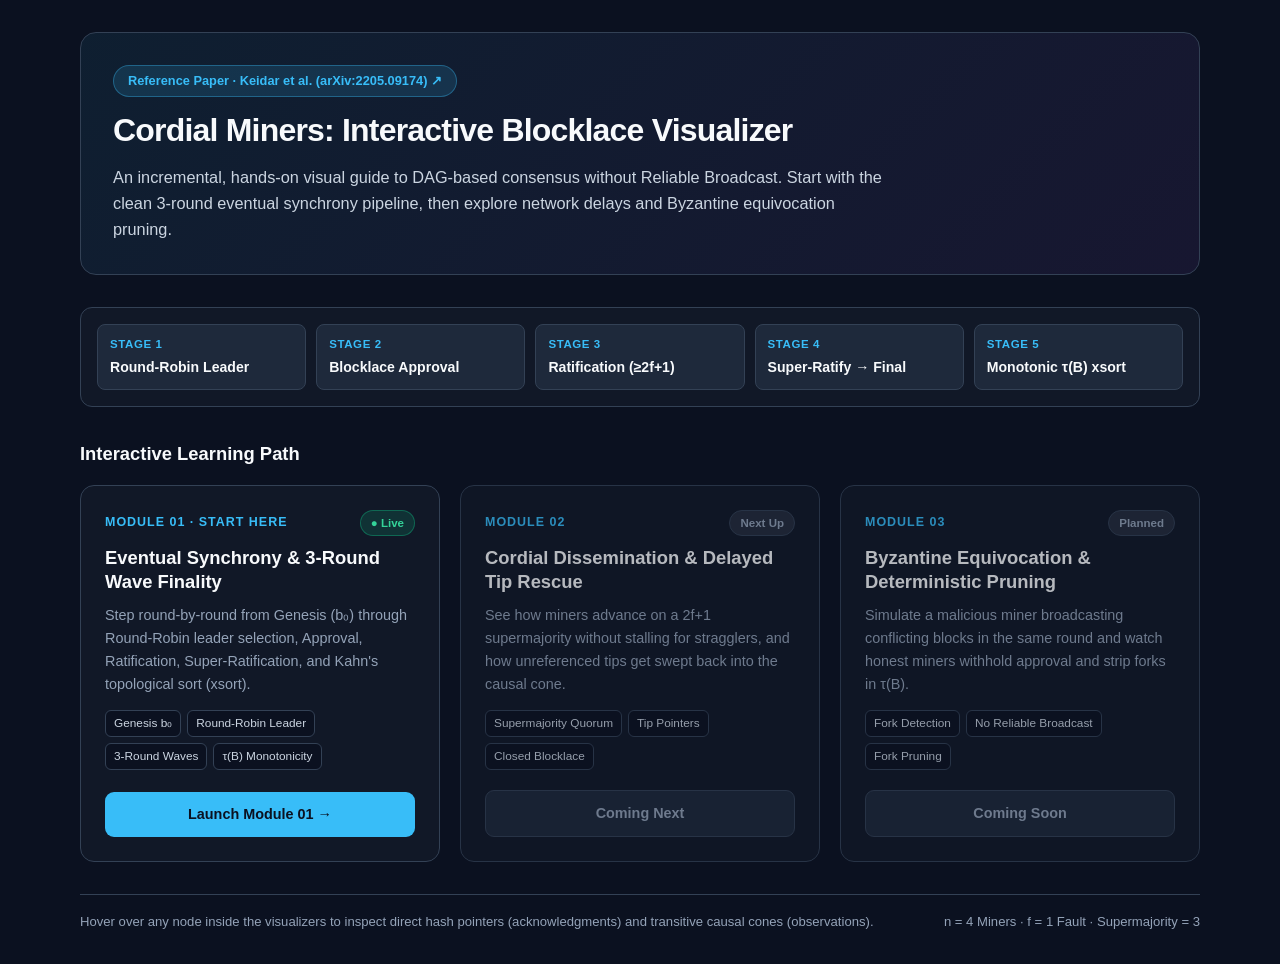
==== index.html @ 934cf359 "first commit" ====
<!DOCTYPE html>
<html lang="en">
<head>
  <meta charset="UTF-8" />
  <meta name="viewport" content="width=device-width, initial-scale=1.0" />
  <title>Cordial Miners — Interactive Consensus & Blocklace Explorer</title>
  <style>
    :root {
      --bg: #0b1120;
      --surface: #111827;
      --surface-alt: #1e293b;
      --border: #334155;
      --text: #f8fafc;
      --muted: #94a3b8;
      --accent: #38bdf8;
      --genesis: #a855f7;
      --leader: #f59e0b;
      --ratifier: #10b981;
      --equiv: #ef4444;
    }

    * { box-sizing: border-box; margin: 0; padding: 0; }

    body {
      font-family: -apple-system, BlinkMacSystemFont, "Segoe UI", Roboto, sans-serif;
      background: var(--bg);
      color: var(--text);
      line-height: 1.6;
      padding: 32px 24px;
    }

    .container {
      max-width: 1120px;
      margin: 0 auto;
      display: flex;
      flex-direction: column;
      gap: 32px;
    }

    /* Hero Section */
    .hero {
      background: linear-gradient(135deg, rgba(56, 189, 248, 0.08), rgba(168, 85, 247, 0.08));
      border: 1px solid var(--border);
      border-radius: 16px;
      padding: 32px;
      display: flex;
      flex-direction: column;
      gap: 14px;
    }

    .paper-badge {
      display: inline-flex;
      align-items: center;
      gap: 8px;
      width: fit-content;
      background: rgba(56, 189, 248, 0.14);
      border: 1px solid rgba(56, 189, 248, 0.35);
      color: var(--accent);
      padding: 5px 14px;
      border-radius: 999px;
      font-size: 0.8rem;
      font-weight: 700;
      text-decoration: none;
    }

    .paper-badge:hover { background: rgba(56, 189, 248, 0.22); }

    h1 {
      font-size: 2rem;
      font-weight: 800;
      letter-spacing: -0.025em;
      line-height: 1.2;
    }

    .hero p {
      color: #cbd5e1;
      font-size: 1.02rem;
      max-width: 780px;
    }

    /* Concept Pipeline Strip */
    .pipeline-strip {
      display: grid;
      grid-template-columns: repeat(5, 1fr);
      gap: 10px;
      background: var(--surface);
      border: 1px solid var(--border);
      border-radius: 12px;
      padding: 16px;
    }

    .pipe-step {
      background: var(--surface-alt);
      border: 1px solid var(--border);
      border-radius: 8px;
      padding: 10px 12px;
    }

    .pipe-step span {
      display: block;
      font-size: 0.72rem;
      font-weight: 700;
      color: var(--accent);
      text-transform: uppercase;
      letter-spacing: 0.05em;
    }

    .pipe-step strong {
      font-size: 0.88rem;
      color: var(--text);
    }

    /* Module Cards Grid */
    .section-title {
      font-size: 1.15rem;
      font-weight: 700;
      color: var(--text);
      margin-bottom: -16px;
    }

    .modules-grid {
      display: grid;
      grid-template-columns: repeat(3, 1fr);
      gap: 20px;
    }

    @media (max-width: 900px) {
      .modules-grid { grid-template-columns: 1fr; }
      .pipeline-strip { grid-template-columns: 1fr; }
    }

    .module-card {
      background: var(--surface);
      border: 1px solid var(--border);
      border-radius: 14px;
      padding: 24px;
      display: flex;
      flex-direction: column;
      justify-content: space-between;
      gap: 20px;
      transition: transform 0.15s ease, border-color 0.15s ease;
    }

    .module-card.live:hover {
      transform: translateY(-3px);
      border-color: var(--accent);
    }

    .module-card.upcoming {
      opacity: 0.72;
    }

    .card-top {
      display: flex;
      flex-direction: column;
      gap: 10px;
    }

    .card-header {
      display: flex;
      justify-content: space-between;
      align-items: center;
    }

    .mod-num {
      font-size: 0.78rem;
      font-weight: 800;
      color: var(--accent);
      text-transform: uppercase;
      letter-spacing: 0.08em;
    }

    .status-pill {
      font-size: 0.72rem;
      font-weight: 700;
      padding: 3px 10px;
      border-radius: 999px;
    }

    .status-pill.ready {
      background: rgba(16, 185, 129, 0.16);
      color: #34d399;
      border: 1px solid rgba(16, 185, 129, 0.4);
    }

    .status-pill.soon {
      background: rgba(148, 163, 184, 0.14);
      color: var(--muted);
      border: 1px solid var(--border);
    }

    .module-card h2 {
      font-size: 1.15rem;
      font-weight: 700;
      line-height: 1.3;
    }

    .module-card p {
      font-size: 0.9rem;
      color: var(--muted);
    }

    .topic-tags {
      display: flex;
      flex-wrap: wrap;
      gap: 6px;
      margin-top: 4px;
    }

    .tag {
      background: var(--bg);
      border: 1px solid var(--border);
      color: #cbd5e1;
      font-size: 0.74rem;
      padding: 3px 8px;
      border-radius: 6px;
    }

    .launch-btn {
      display: inline-flex;
      justify-content: center;
      align-items: center;
      gap: 8px;
      width: 100%;
      padding: 11px 16px;
      border-radius: 9px;
      font-size: 0.9rem;
      font-weight: 700;
      text-decoration: none;
      transition: all 0.15s ease;
    }

    .launch-btn.primary {
      background: var(--accent);
      color: #0b1120;
    }

    .launch-btn.primary:hover {
      background: #7dd3fc;
    }

    .launch-btn.disabled {
      background: var(--surface-alt);
      color: var(--muted);
      border: 1px solid var(--border);
      pointer-events: none;
    }

    footer {
      border-top: 1px solid var(--border);
      padding-top: 16px;
      display: flex;
      flex-wrap: wrap;
      justify-content: space-between;
      gap: 12px;
      font-size: 0.82rem;
      color: var(--muted);
    }
  </style>
</head>
<body>
  <div class="container">
    <section class="hero">
      <a class="paper-badge" href="https://arxiv.org/abs/2205.09174" target="_blank" rel="noopener">
        Reference Paper · Keidar et al. (arXiv:2205.09174) ↗
      </a>
      <h1>Cordial Miners: Interactive Blocklace Visualizer</h1>
      <p>
        An incremental, hands-on visual guide to DAG-based consensus without Reliable Broadcast. Start with the clean 3-round eventual synchrony pipeline, then explore network delays and Byzantine equivocation pruning.
      </p>
    </section>

    <div class="pipeline-strip">
      <div class="pipe-step"><span>Stage 1</span><strong>Round-Robin Leader</strong></div>
      <div class="pipe-step"><span>Stage 2</span><strong>Blocklace Approval</strong></div>
      <div class="pipe-step"><span>Stage 3</span><strong>Ratification (≥2f+1)</strong></div>
      <div class="pipe-step"><span>Stage 4</span><strong>Super-Ratify → Final</strong></div>
      <div class="pipe-step"><span>Stage 5</span><strong>Monotonic τ(B) xsort</strong></div>
    </div>

    <h2 class="section-title">Interactive Learning Path</h2>

    <section class="modules-grid">
      <!-- Module 1 -->
      <article class="module-card live">
        <div class="card-top">
          <div class="card-header">
            <span class="mod-num">Module 01 · Start Here</span>
            <span class="status-pill ready">● Live</span>
          </div>
          <h2>Eventual Synchrony & 3-Round Wave Finality</h2>
          <p>
            Step round-by-round from Genesis (b₀) through Round-Robin leader selection, Approval, Ratification, Super-Ratification, and Kahn's topological sort (xsort).
          </p>
          <div class="topic-tags">
            <span class="tag">Genesis b₀</span>
            <span class="tag">Round-Robin Leader</span>
            <span class="tag">3-Round Waves</span>
            <span class="tag">τ(B) Monotonicity</span>
          </div>
        </div>
        <a href="module_1.html" class="launch-btn primary">Launch Module 01 →</a>
      </article>

      <!-- Module 2 -->
      <article class="module-card upcoming">
        <div class="card-top">
          <div class="card-header">
            <span class="mod-num">Module 02</span>
            <span class="status-pill soon">Next Up</span>
          </div>
          <h2>Cordial Dissemination & Delayed Tip Rescue</h2>
          <p>
            See how miners advance on a 2f+1 supermajority without stalling for stragglers, and how unreferenced tips get swept back into the causal cone.
          </p>
          <div class="topic-tags">
            <span class="tag">Supermajority Quorum</span>
            <span class="tag">Tip Pointers</span>
            <span class="tag">Closed Blocklace</span>
          </div>
        </div>
        <span class="launch-btn disabled">Coming Next</span>
      </article>

      <!-- Module 3 -->
      <article class="module-card upcoming">
        <div class="card-top">
          <div class="card-header">
            <span class="mod-num">Module 03</span>
            <span class="status-pill soon">Planned</span>
          </div>
          <h2>Byzantine Equivocation & Deterministic Pruning</h2>
          <p>
            Simulate a malicious miner broadcasting conflicting blocks in the same round and watch honest miners withhold approval and strip forks in τ(B).
          </p>
          <div class="topic-tags">
            <span class="tag">Fork Detection</span>
            <span class="tag">No Reliable Broadcast</span>
            <span class="tag">Fork Pruning</span>
          </div>
        </div>
        <span class="launch-btn disabled">Coming Soon</span>
      </article>
    </section>

    <footer>
      <span>Hover over any node inside the visualizers to inspect direct hash pointers (acknowledgments) and transitive causal cones (observations).</span>
      <span>n = 4 Miners · f = 1 Fault · Supermajority = 3</span>
    </footer>
  </div>
</body>
</html>
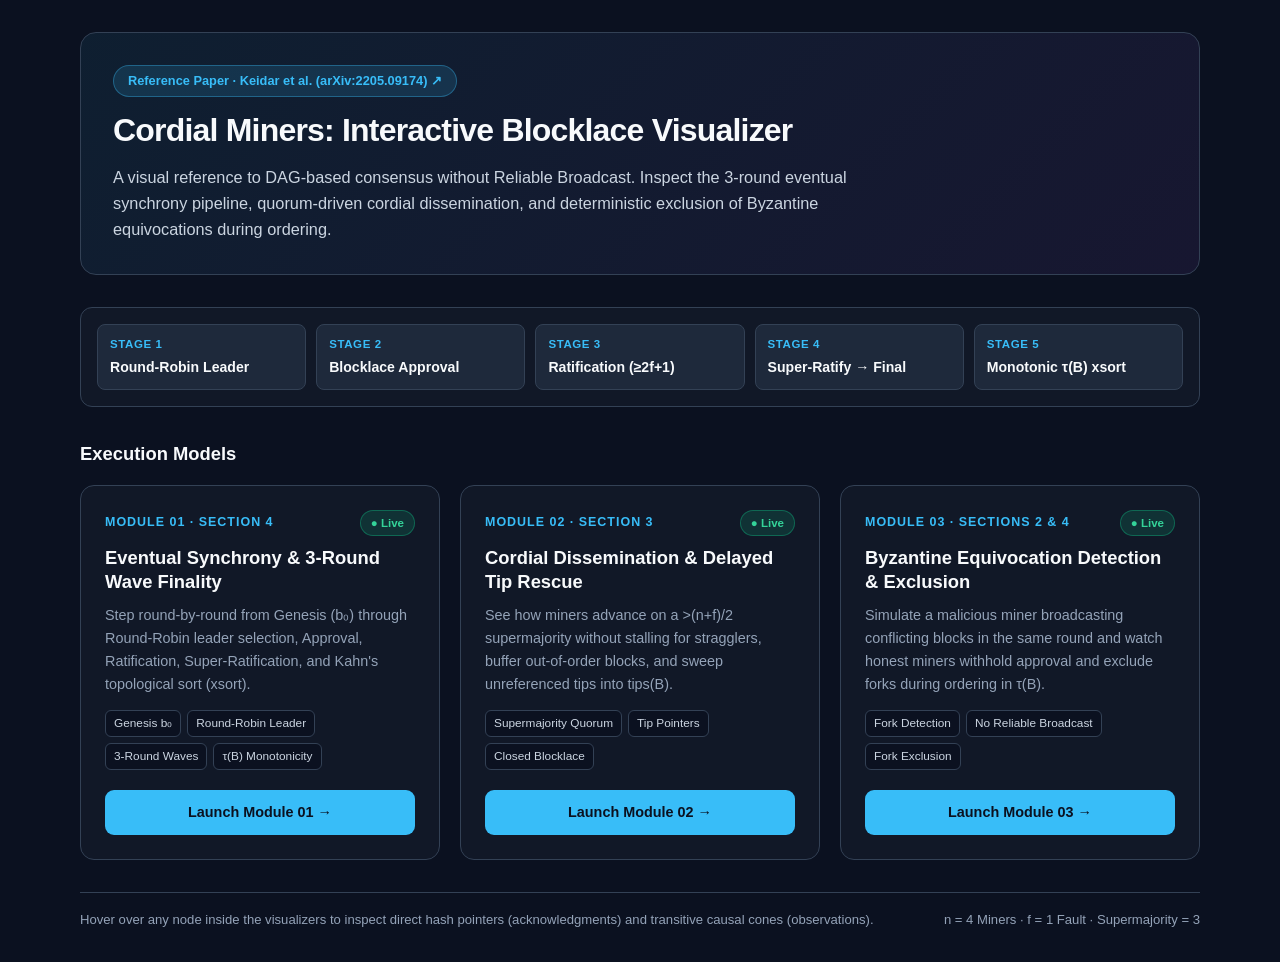
==== commit 03ad9477: "update(docs): update index with newly added components" ====
--- a/index.html
+++ b/index.html
@@ -146,10 +146,6 @@
       border-color: var(--accent);
     }
 
-    .module-card.upcoming {
-      opacity: 0.72;
-    }
-
     .card-top {
       display: flex;
       flex-direction: column;
@@ -181,12 +177,6 @@
       background: rgba(16, 185, 129, 0.16);
       color: #34d399;
       border: 1px solid rgba(16, 185, 129, 0.4);
-    }
-
-    .status-pill.soon {
-      background: rgba(148, 163, 184, 0.14);
-      color: var(--muted);
-      border: 1px solid var(--border);
     }
 
     .module-card h2 {
@@ -237,13 +227,6 @@
 
     .launch-btn.primary:hover {
       background: #7dd3fc;
-    }
-
-    .launch-btn.disabled {
-      background: var(--surface-alt);
-      color: var(--muted);
-      border: 1px solid var(--border);
-      pointer-events: none;
     }
 
     footer {
@@ -266,7 +249,7 @@
       </a>
       <h1>Cordial Miners: Interactive Blocklace Visualizer</h1>
       <p>
-        An incremental, hands-on visual guide to DAG-based consensus without Reliable Broadcast. Start with the clean 3-round eventual synchrony pipeline, then explore network delays and Byzantine equivocation pruning.
+        A visual reference to DAG-based consensus without Reliable Broadcast. Inspect the 3-round eventual synchrony pipeline, quorum-driven cordial dissemination, and deterministic exclusion of Byzantine equivocations during ordering.
       </p>
     </section>
 
@@ -278,14 +261,14 @@
       <div class="pipe-step"><span>Stage 5</span><strong>Monotonic τ(B) xsort</strong></div>
     </div>
 
-    <h2 class="section-title">Interactive Learning Path</h2>
+    <h2 class="section-title">Execution Models</h2>
 
     <section class="modules-grid">
       <!-- Module 1 -->
       <article class="module-card live">
         <div class="card-top">
           <div class="card-header">
-            <span class="mod-num">Module 01 · Start Here</span>
+            <span class="mod-num">Module 01 · Section 4</span>
             <span class="status-pill ready">● Live</span>
           </div>
           <h2>Eventual Synchrony & 3-Round Wave Finality</h2>
@@ -303,15 +286,15 @@
       </article>
 
       <!-- Module 2 -->
-      <article class="module-card upcoming">
+      <article class="module-card live">
         <div class="card-top">
           <div class="card-header">
-            <span class="mod-num">Module 02</span>
-            <span class="status-pill soon">Next Up</span>
+            <span class="mod-num">Module 02 · Section 3</span>
+            <span class="status-pill ready">● Live</span>
           </div>
           <h2>Cordial Dissemination & Delayed Tip Rescue</h2>
           <p>
-            See how miners advance on a 2f+1 supermajority without stalling for stragglers, and how unreferenced tips get swept back into the causal cone.
+            See how miners advance on a &gt;(n+f)/2 supermajority without stalling for stragglers, buffer out-of-order blocks, and sweep unreferenced tips into tips(B).
           </p>
           <div class="topic-tags">
             <span class="tag">Supermajority Quorum</span>
@@ -319,27 +302,27 @@
             <span class="tag">Closed Blocklace</span>
           </div>
         </div>
-        <span class="launch-btn disabled">Coming Next</span>
+        <a href="module_2.html" class="launch-btn primary">Launch Module 02 →</a>
       </article>
 
       <!-- Module 3 -->
-      <article class="module-card upcoming">
+      <article class="module-card live">
         <div class="card-top">
           <div class="card-header">
-            <span class="mod-num">Module 03</span>
-            <span class="status-pill soon">Planned</span>
-          </div>
-          <h2>Byzantine Equivocation & Deterministic Pruning</h2>
+            <span class="mod-num">Module 03 · Sections 2 & 4</span>
+            <span class="status-pill ready">● Live</span>
+          </div>
+          <h2>Byzantine Equivocation Detection & Exclusion</h2>
           <p>
-            Simulate a malicious miner broadcasting conflicting blocks in the same round and watch honest miners withhold approval and strip forks in τ(B).
+            Simulate a malicious miner broadcasting conflicting blocks in the same round and watch honest miners withhold approval and exclude forks during ordering in τ(B).
           </p>
           <div class="topic-tags">
             <span class="tag">Fork Detection</span>
             <span class="tag">No Reliable Broadcast</span>
-            <span class="tag">Fork Pruning</span>
+            <span class="tag">Fork Exclusion</span>
           </div>
         </div>
-        <span class="launch-btn disabled">Coming Soon</span>
+        <a href="module_3.html" class="launch-btn primary">Launch Module 03 →</a>
       </article>
     </section>
 
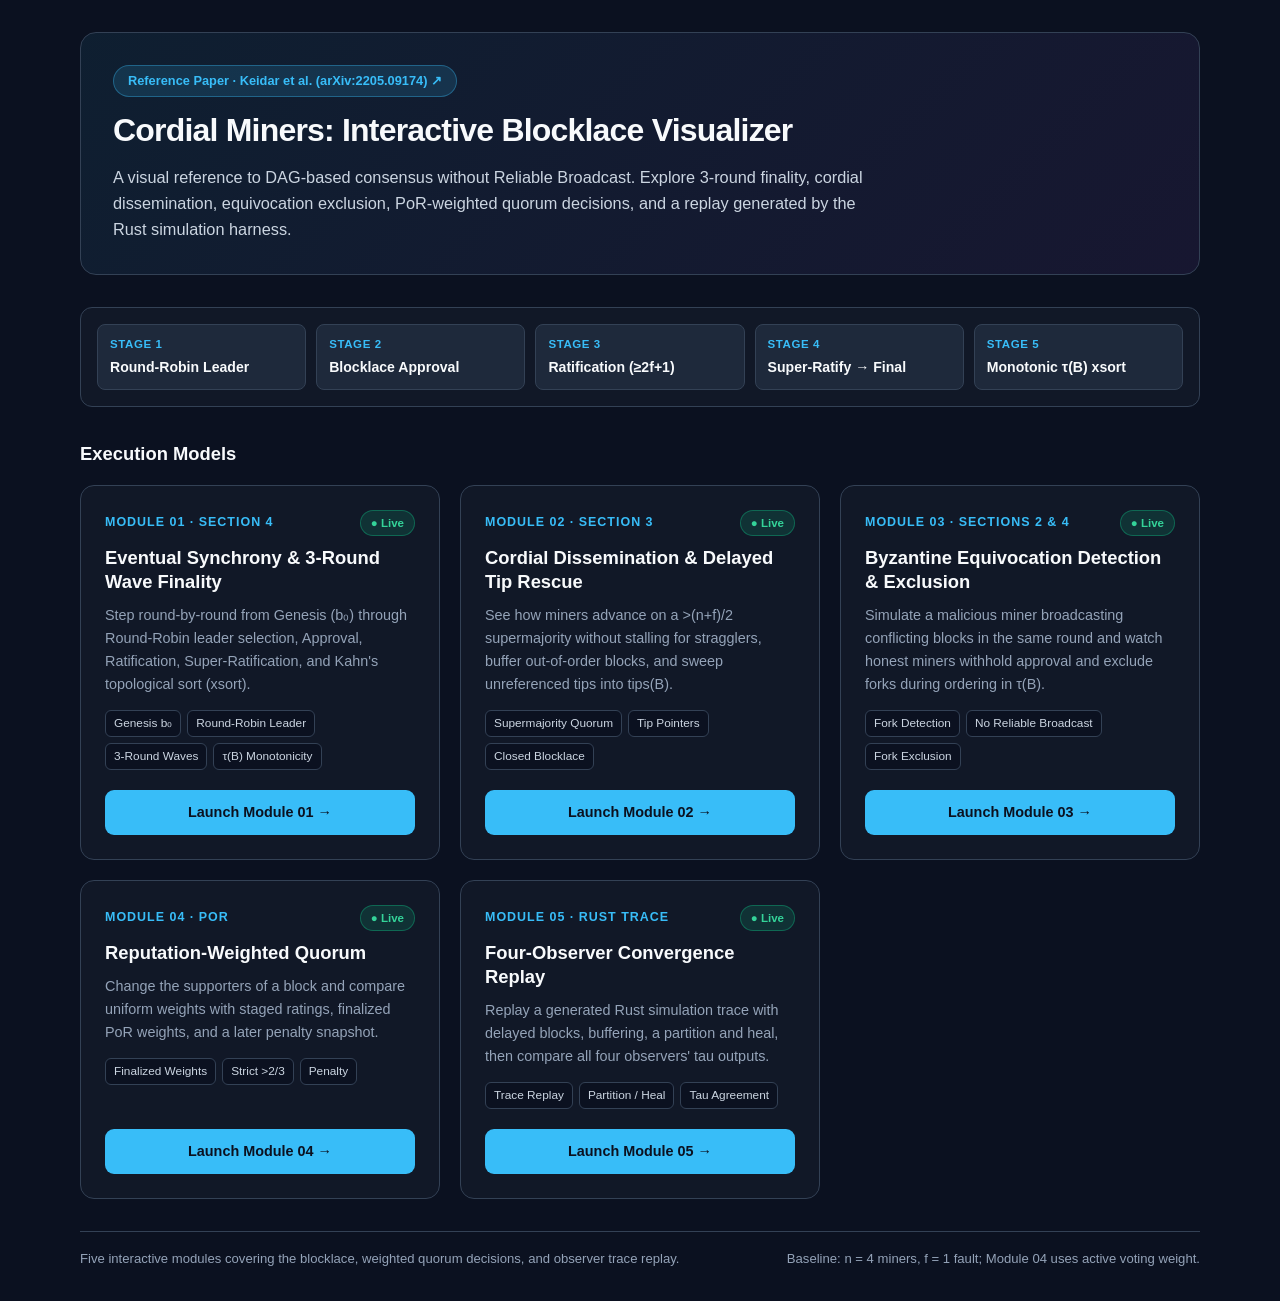
==== commit 9c7e5dc0: "feat: add PoR quorum explorer and Rust trace replay" ====
--- a/index.html
+++ b/index.html
@@ -249,7 +249,7 @@
       </a>
       <h1>Cordial Miners: Interactive Blocklace Visualizer</h1>
       <p>
-        A visual reference to DAG-based consensus without Reliable Broadcast. Inspect the 3-round eventual synchrony pipeline, quorum-driven cordial dissemination, and deterministic exclusion of Byzantine equivocations during ordering.
+        A visual reference to DAG-based consensus without Reliable Broadcast. Explore 3-round finality, cordial dissemination, equivocation exclusion, PoR-weighted quorum decisions, and a replay generated by the Rust simulation harness.
       </p>
     </section>
 
@@ -324,12 +324,48 @@
         </div>
         <a href="module_3.html" class="launch-btn primary">Launch Module 03 →</a>
       </article>
+
+      <!-- Module 4 -->
+      <article class="module-card live">
+        <div class="card-top">
+          <div class="card-header">
+            <span class="mod-num">Module 04 · PoR</span>
+            <span class="status-pill ready">● Live</span>
+          </div>
+          <h2>Reputation-Weighted Quorum</h2>
+          <p>Change the supporters of a block and compare uniform weights with staged ratings, finalized PoR weights, and a later penalty snapshot.</p>
+          <div class="topic-tags">
+            <span class="tag">Finalized Weights</span>
+            <span class="tag">Strict &gt;2/3</span>
+            <span class="tag">Penalty</span>
+          </div>
+        </div>
+        <a href="module_4.html" class="launch-btn primary">Launch Module 04 →</a>
+      </article>
+
+      <!-- Module 5 -->
+      <article class="module-card live">
+        <div class="card-top">
+          <div class="card-header">
+            <span class="mod-num">Module 05 · Rust Trace</span>
+            <span class="status-pill ready">● Live</span>
+          </div>
+          <h2>Four-Observer Convergence Replay</h2>
+          <p>Replay a generated Rust simulation trace with delayed blocks, buffering, a partition and heal, then compare all four observers' tau outputs.</p>
+          <div class="topic-tags">
+            <span class="tag">Trace Replay</span>
+            <span class="tag">Partition / Heal</span>
+            <span class="tag">Tau Agreement</span>
+          </div>
+        </div>
+        <a href="module_5.html" class="launch-btn primary">Launch Module 05 →</a>
+      </article>
     </section>
 
     <footer>
-      <span>Hover over any node inside the visualizers to inspect direct hash pointers (acknowledgments) and transitive causal cones (observations).</span>
-      <span>n = 4 Miners · f = 1 Fault · Supermajority = 3</span>
+      <span>Five interactive modules covering the blocklace, weighted quorum decisions, and observer trace replay.</span>
+      <span>Baseline: n = 4 miners, f = 1 fault; Module 04 uses active voting weight.</span>
     </footer>
   </div>
 </body>
-</html>+</html>
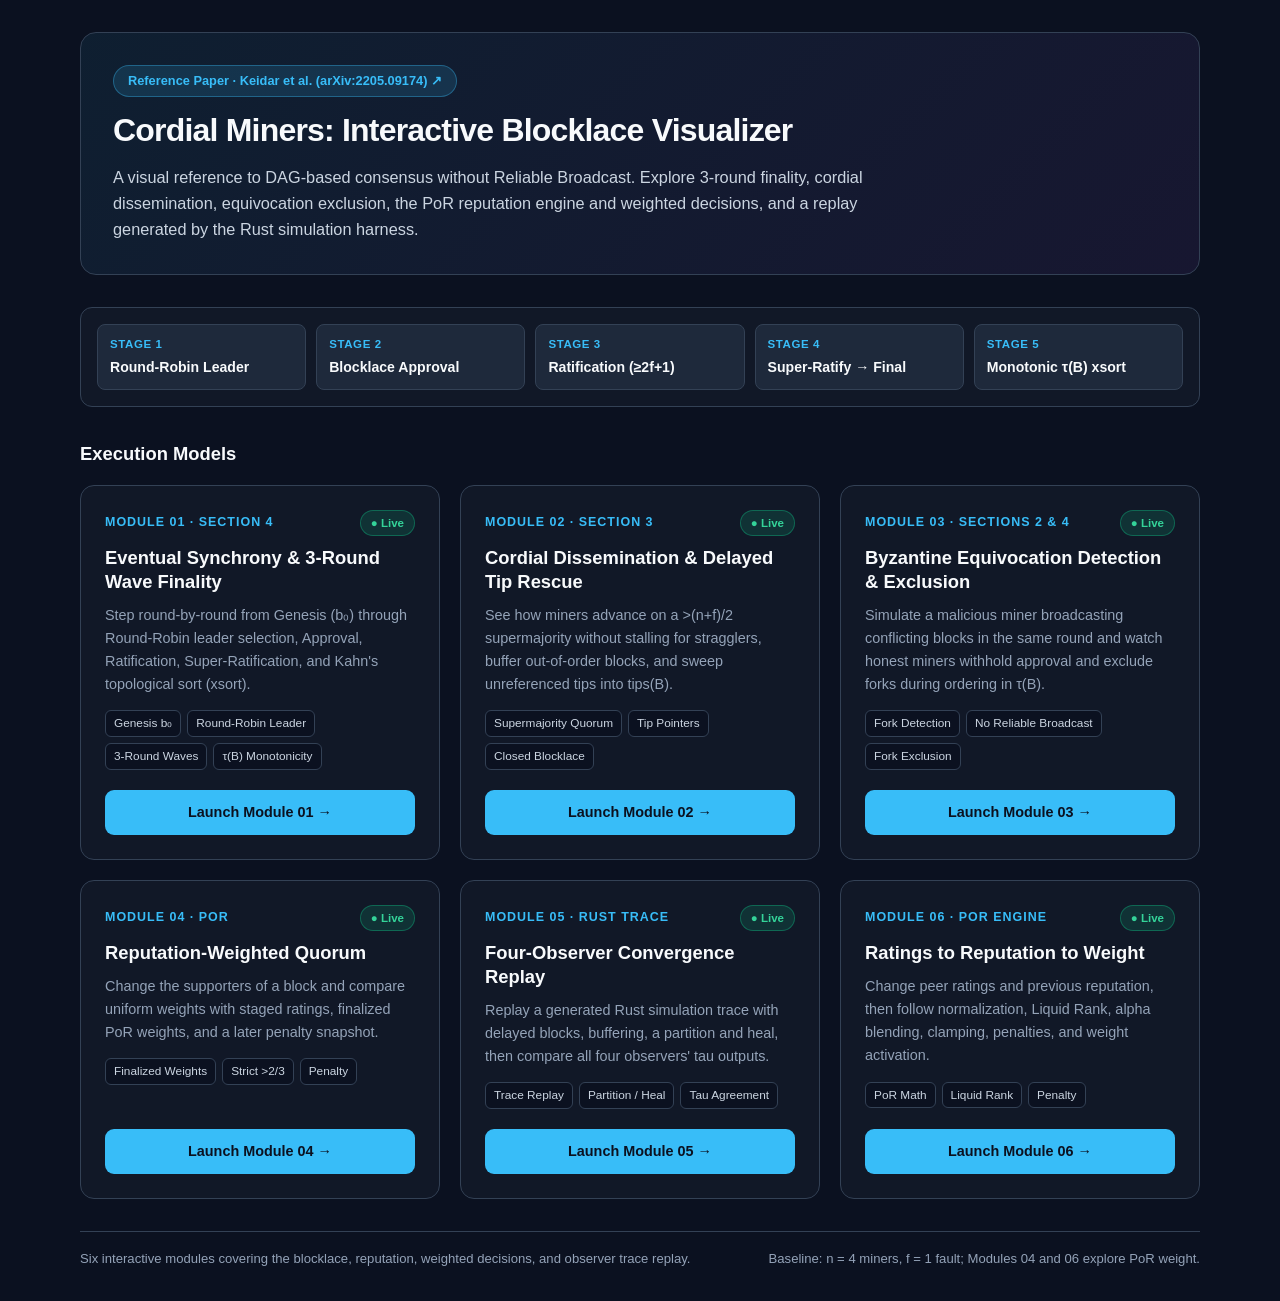
==== commit 1f1c49e9: "docs(por): visualize how proof of reputation  do the calculations, full pipeline" ====
--- a/index.html
+++ b/index.html
@@ -249,7 +249,7 @@
       </a>
       <h1>Cordial Miners: Interactive Blocklace Visualizer</h1>
       <p>
-        A visual reference to DAG-based consensus without Reliable Broadcast. Explore 3-round finality, cordial dissemination, equivocation exclusion, PoR-weighted quorum decisions, and a replay generated by the Rust simulation harness.
+        A visual reference to DAG-based consensus without Reliable Broadcast. Explore 3-round finality, cordial dissemination, equivocation exclusion, the PoR reputation engine and weighted decisions, and a replay generated by the Rust simulation harness.
       </p>
     </section>
 
@@ -360,11 +360,29 @@
         </div>
         <a href="module_5.html" class="launch-btn primary">Launch Module 05 →</a>
       </article>
+
+      <!-- Module 6 -->
+      <article class="module-card live">
+        <div class="card-top">
+          <div class="card-header">
+            <span class="mod-num">Module 06 · PoR engine</span>
+            <span class="status-pill ready">● Live</span>
+          </div>
+          <h2>Ratings to Reputation to Weight</h2>
+          <p>Change peer ratings and previous reputation, then follow normalization, Liquid Rank, alpha blending, clamping, penalties, and weight activation.</p>
+          <div class="topic-tags">
+            <span class="tag">PoR Math</span>
+            <span class="tag">Liquid Rank</span>
+            <span class="tag">Penalty</span>
+          </div>
+        </div>
+        <a href="module_6.html" class="launch-btn primary">Launch Module 06 →</a>
+      </article>
     </section>
 
     <footer>
-      <span>Five interactive modules covering the blocklace, weighted quorum decisions, and observer trace replay.</span>
-      <span>Baseline: n = 4 miners, f = 1 fault; Module 04 uses active voting weight.</span>
+      <span>Six interactive modules covering the blocklace, reputation, weighted decisions, and observer trace replay.</span>
+      <span>Baseline: n = 4 miners, f = 1 fault; Modules 04 and 06 explore PoR weight.</span>
     </footer>
   </div>
 </body>
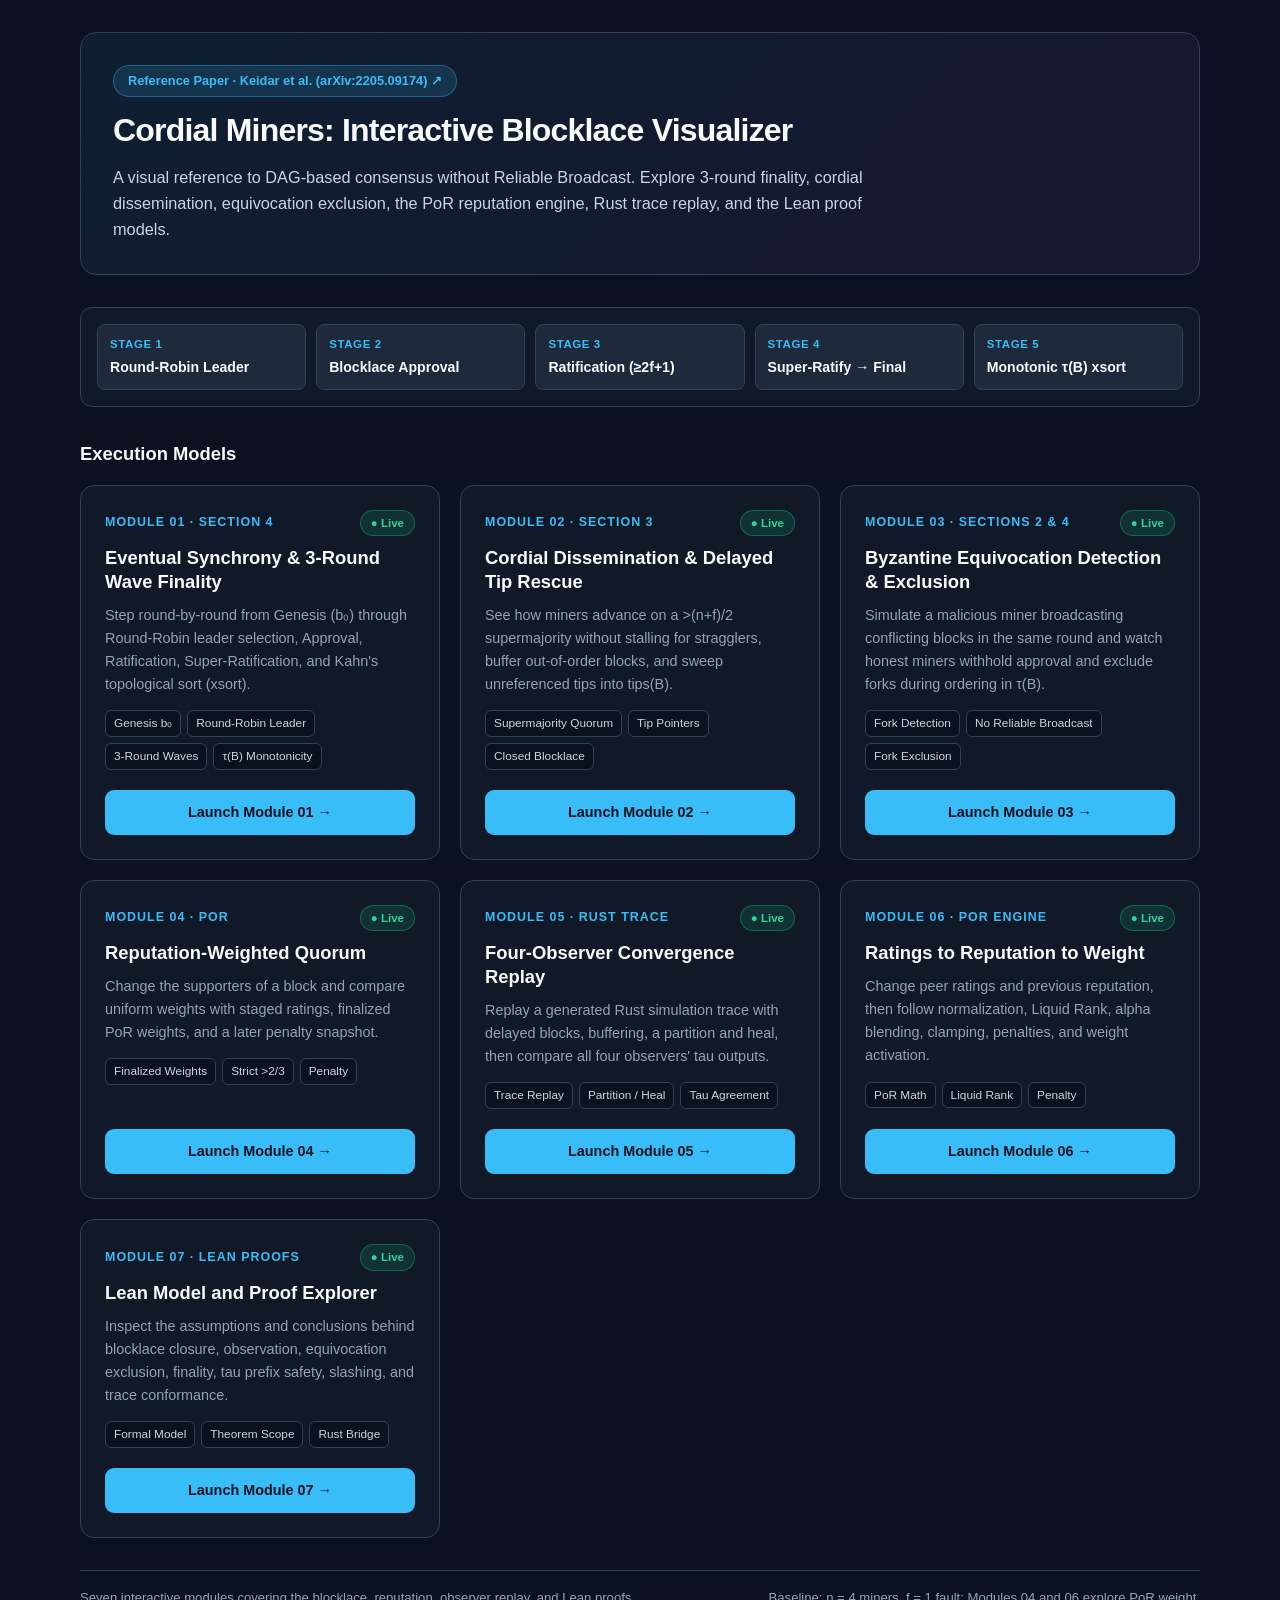
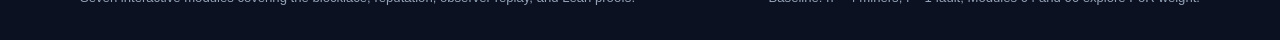
==== commit f7e1573a: "docs(lean-prover): visualizes what current lean prover trying to formalize" ====
--- a/index.html
+++ b/index.html
@@ -249,7 +249,7 @@
       </a>
       <h1>Cordial Miners: Interactive Blocklace Visualizer</h1>
       <p>
-        A visual reference to DAG-based consensus without Reliable Broadcast. Explore 3-round finality, cordial dissemination, equivocation exclusion, the PoR reputation engine and weighted decisions, and a replay generated by the Rust simulation harness.
+        A visual reference to DAG-based consensus without Reliable Broadcast. Explore 3-round finality, cordial dissemination, equivocation exclusion, the PoR reputation engine, Rust trace replay, and the Lean proof models.
       </p>
     </section>
 
@@ -378,10 +378,28 @@
         </div>
         <a href="module_6.html" class="launch-btn primary">Launch Module 06 →</a>
       </article>
+
+      <!-- Module 7 -->
+      <article class="module-card live">
+        <div class="card-top">
+          <div class="card-header">
+            <span class="mod-num">Module 07 · Lean proofs</span>
+            <span class="status-pill ready">● Live</span>
+          </div>
+          <h2>Lean Model and Proof Explorer</h2>
+          <p>Inspect the assumptions and conclusions behind blocklace closure, observation, equivocation exclusion, finality, tau prefix safety, slashing, and trace conformance.</p>
+          <div class="topic-tags">
+            <span class="tag">Formal Model</span>
+            <span class="tag">Theorem Scope</span>
+            <span class="tag">Rust Bridge</span>
+          </div>
+        </div>
+        <a href="module_7.html" class="launch-btn primary">Launch Module 07 →</a>
+      </article>
     </section>
 
     <footer>
-      <span>Six interactive modules covering the blocklace, reputation, weighted decisions, and observer trace replay.</span>
+      <span>Seven interactive modules covering the blocklace, reputation, observer replay, and Lean proofs.</span>
       <span>Baseline: n = 4 miners, f = 1 fault; Modules 04 and 06 explore PoR weight.</span>
     </footer>
   </div>
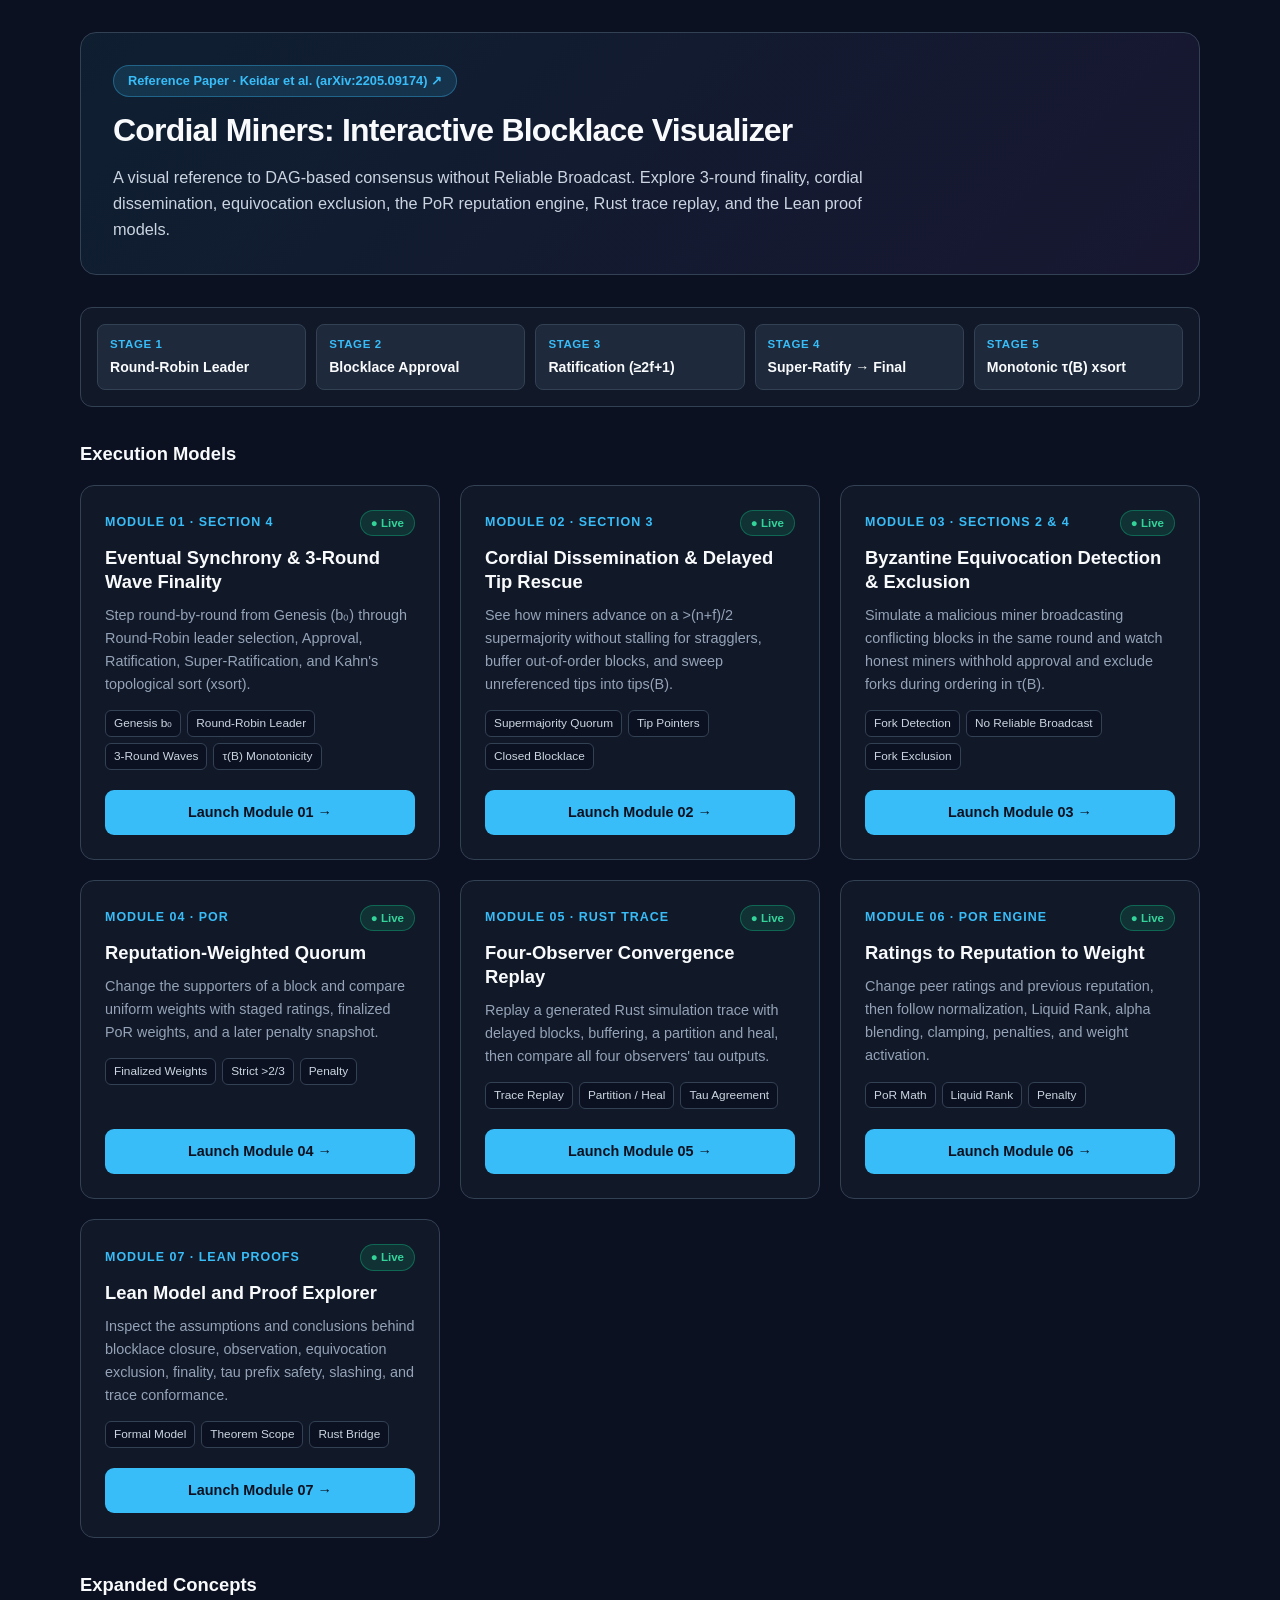
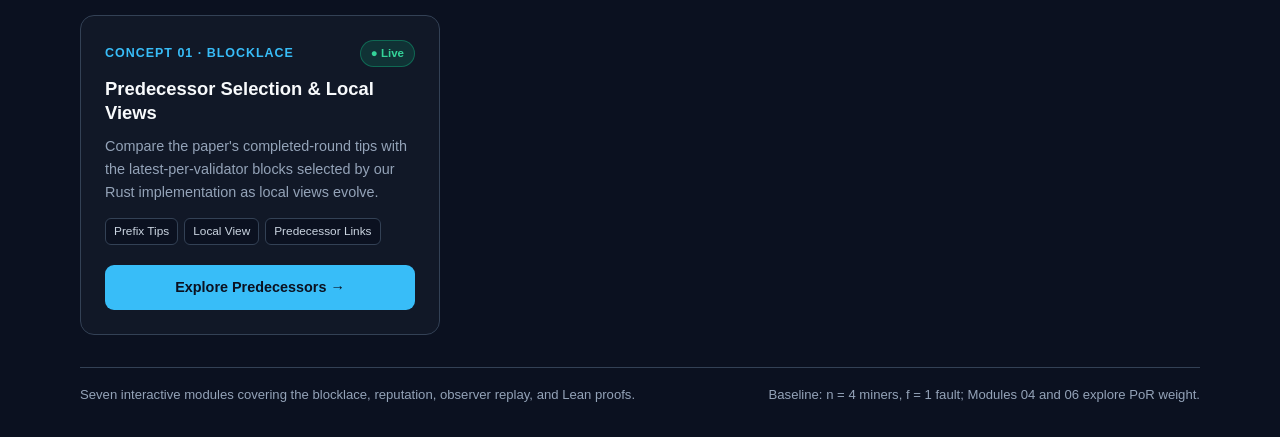
==== commit 7051ef9f: "tip selector illustration" ====
--- a/index.html
+++ b/index.html
@@ -398,6 +398,27 @@
       </article>
     </section>
 
+    <h2 class="section-title">Expanded Concepts</h2>
+
+    <section class="modules-grid" aria-label="Expanded concepts">
+      <article class="module-card live">
+        <div class="card-top">
+          <div class="card-header">
+            <span class="mod-num">Concept 01 · Blocklace</span>
+            <span class="status-pill ready">● Live</span>
+          </div>
+          <h2>Predecessor Selection & Local Views</h2>
+          <p>Compare the paper's completed-round tips with the latest-per-validator blocks selected by our Rust implementation as local views evolve.</p>
+          <div class="topic-tags">
+            <span class="tag">Prefix Tips</span>
+            <span class="tag">Local View</span>
+            <span class="tag">Predecessor Links</span>
+          </div>
+        </div>
+        <a href="expanded_concepts/tips_selection.html" class="launch-btn primary">Explore Predecessors →</a>
+      </article>
+    </section>
+
     <footer>
       <span>Seven interactive modules covering the blocklace, reputation, observer replay, and Lean proofs.</span>
       <span>Baseline: n = 4 miners, f = 1 fault; Modules 04 and 06 explore PoR weight.</span>
